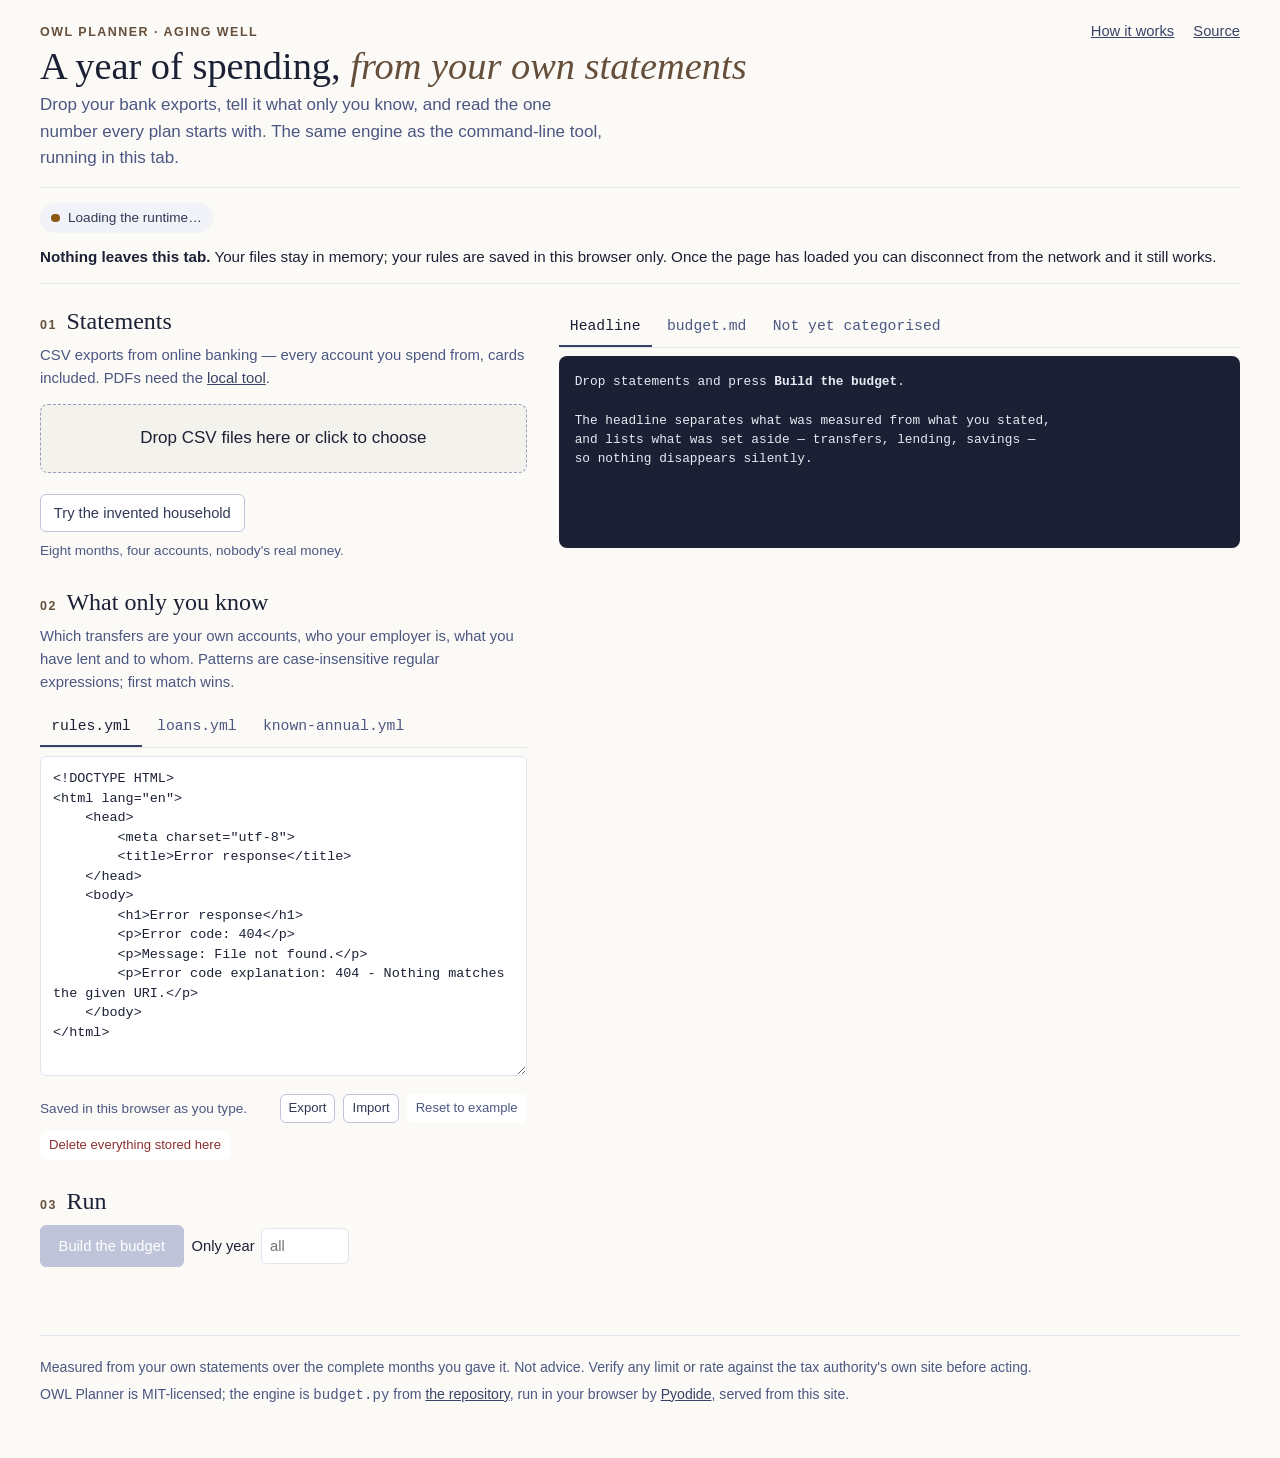
==== web/index.html @ 181e7e48 "The browser build: the same engine, run by a vendored Pyodide, nothing uploaded web/ is a static pag" ====
<!doctype html>
<html lang="en">
<head>
<meta charset="utf-8">
<meta name="viewport" content="width=device-width, initial-scale=1">
<title>OWL Planner — a year of spending, from your own statements</title>
<meta name="description" content="Drop your bank exports; get the annual spending figure a plan starts with. Runs entirely in your browser — nothing is uploaded.">
<link rel="stylesheet" href="style.css">
</head>
<body>
<div class="wrap">

<header class="mast">
  <div>
    <div class="index">OWL Planner · Aging well</div>
    <h1>A year of spending, <em>from your own statements</em></h1>
    <p class="lede">Drop your bank exports, tell it what only you know, and read the one number every plan starts with. The same engine as the command-line tool, running in this tab.</p>
  </div>
  <nav class="links">
    <a href="/aging-well/budget-from-statements/">How it works</a>
    <a href="https://github.com/Collegica/owl-planner">Source</a>
  </nav>
</header>

<div class="promise">
  <span id="runtime" class="pill loading">Loading the runtime…</span>
  <span><strong>Nothing leaves this tab.</strong> Your files stay in memory; your rules are saved in this browser only. Once the page has loaded you can disconnect from the network and it still works.</span>
</div>

<div class="grid">
<div>

  <section class="step">
    <h2><span class="n">01</span> Statements</h2>
    <p class="hint">CSV exports from online banking — every account you spend from, cards included. PDFs need the <a href="https://github.com/Collegica/owl-planner#1-export-the-statements">local tool</a>.</p>
    <label class="drop" id="drop">
      <strong>Drop CSV files here</strong> or click to choose
      <input type="file" id="picker" multiple accept=".csv,text/csv">
    </label>
    <ul class="files" id="files"></ul>
    <div id="dropNotice" class="notice" hidden></div>
    <div class="row">
      <button class="btn" id="loadSample" type="button">Try the invented household</button>
      <span class="stored">Eight months, four accounts, nobody's real money.</span>
    </div>
  </section>

  <section class="step">
    <h2><span class="n">02</span> What only you know</h2>
    <p class="hint">Which transfers are your own accounts, who your employer is, what you have lent and to whom. Patterns are case-insensitive regular expressions; first match wins.</p>
    <div class="tabs" role="tablist" id="cfgTabs">
      <button role="tab" aria-selected="true" data-name="rules.yml">rules.yml</button>
      <button role="tab" aria-selected="false" data-name="loans.yml">loans.yml</button>
      <button role="tab" aria-selected="false" data-name="known-annual.yml">known-annual.yml</button>
    </div>
    <textarea class="yml" id="editor" spellcheck="false"></textarea>
    <div class="row">
      <span class="stored" id="storedNote">Saved in this browser as you type.</span>
      <span class="spacer"></span>
      <button class="btn small" id="exportCfg" type="button">Export</button>
      <button class="btn small" id="importCfg" type="button">Import</button>
      <input type="file" id="importPicker" accept=".yml,.yaml" hidden>
      <button class="btn small quiet" id="resetCfg" type="button">Reset to example</button>
      <button class="btn small quiet danger" id="wipe" type="button">Delete everything stored here</button>
    </div>
  </section>

  <section class="step">
    <h2><span class="n">03</span> Run</h2>
    <div class="row">
      <button class="btn primary" id="run" type="button" disabled>Build the budget</button>
      <label class="inline">Only year <input type="number" id="year" min="2000" max="2100" placeholder="all"></label>
    </div>
  </section>

</div>
<div class="out">
  <div class="tabs" role="tablist" id="outTabs">
    <button role="tab" aria-selected="true" data-pane="console">Headline</button>
    <button role="tab" aria-selected="false" data-pane="budget">budget.md</button>
    <button role="tab" aria-selected="false" data-pane="unc">Not yet categorised</button>
  </div>
  <div id="pane-console"><pre class="console" id="console">Drop statements and press <b>Build the budget</b>.

The headline separates what was measured from what you stated,
and lists what was set aside — transfers, lending, savings —
so nothing disappears silently.</pre></div>
  <div id="pane-budget" hidden>
    <div class="row" style="margin:0 0 .5rem"><span class="spacer"></span><button class="btn small" id="dlBudget" type="button" disabled>Download budget.md</button></div>
    <div class="md" id="budget"><p class="empty">No budget yet.</p></div>
  </div>
  <div id="pane-unc" hidden>
    <p class="hint">Largest first — the order worth working in. Add a pattern under <code>categories</code> in rules.yml and run again.</p>
    <div id="unc"><p class="empty">Nothing yet.</p></div>
  </div>
</div>
</div>

<footer>
  <p>Measured from your own statements over the complete months you gave it. Not advice. Verify any limit or rate against the tax authority's own site before acting.</p>
  <p>OWL Planner is MIT-licensed; the engine is <code>budget.py</code> from <a href="https://github.com/Collegica/owl-planner">the repository</a>, run in your browser by <a href="https://pyodide.org">Pyodide</a>, served from this site. <span id="version"></span></p>
</footer>

</div>
<script type="module" src="app.js"></script>
</body>
</html>
---- web/style.css ----
/* OWL Planner — the page. Tokens follow the Collegica site's theme.scss so the
   tool reads as part of the site when served from it; the fonts resolve there
   and fall back gracefully anywhere else. */

@font-face { font-family: "IBM Plex Sans"; src: url("/static/fonts/IBMPlexSans-Regular.woff2") format("woff2"); font-weight: 400; font-display: swap; }
@font-face { font-family: "IBM Plex Sans"; src: url("/static/fonts/IBMPlexSans-Medium.woff2") format("woff2"); font-weight: 500; font-display: swap; }
@font-face { font-family: "IBM Plex Sans"; src: url("/static/fonts/IBMPlexSans-SemiBold.woff2") format("woff2"); font-weight: 600; font-display: swap; }
@font-face { font-family: "Instrument Serif"; src: url("/static/fonts/InstrumentSerif-Regular.woff2") format("woff2"); font-weight: 400; font-display: swap; }
@font-face { font-family: "Instrument Serif"; src: url("/static/fonts/InstrumentSerif-Italic.woff2") format("woff2"); font-weight: 400; font-style: italic; font-display: swap; }

:root {
  --navy-900: #1B2035; --navy-700: #2F3856; --navy-600: #3A4366; --navy-500: #4C5782;
  --navy-400: #6B76A0; --navy-300: #949CBE; --navy-200: #BFC4D9; --navy-100: #E2E5EE; --navy-050: #F2F3F8;
  --aging: #664F3A;
  --paper: #FBFAF7; --paper-2: #F4F2ED; --ink: #1B2035;
  --line: var(--navy-100); --muted: var(--navy-500);
  --ok: #2F6B4F; --warn: #8A5A12; --bad: #8C2F2F;
  --sans: "IBM Plex Sans", -apple-system, BlinkMacSystemFont, "Segoe UI", Roboto, sans-serif;
  --serif: "Instrument Serif", Georgia, "Times New Roman", serif;
  --mono: ui-monospace, SFMono-Regular, "SF Mono", Menlo, Consolas, monospace;
}

* { box-sizing: border-box; }
html { color-scheme: light; }
body { margin: 0; background: var(--paper); color: var(--ink); font: 400 1.0625rem/1.55 var(--sans); }
a { color: var(--navy-600); }
button { font: inherit; }

.wrap { max-width: 1240px; margin: 0 auto; padding: 0 1.25rem 3rem; }

/* masthead */
.mast { border-block-end: 1px solid var(--line); padding: 1.25rem 0 1rem; display: flex; flex-wrap: wrap; gap: 1rem 2rem; align-items: baseline; }
.mast .index { font-size: .78rem; letter-spacing: .12em; text-transform: uppercase; color: var(--aging); font-weight: 600; }
.mast h1 { font: 400 2.4rem/1.05 var(--serif); margin: .2rem 0 0; color: var(--navy-900); }
.mast h1 em { font-style: italic; color: var(--aging); }
.mast .lede { margin: .4rem 0 0; color: var(--muted); max-width: 60ch; }
.mast .links { margin-inline-start: auto; font-size: .92rem; display: flex; gap: 1.2rem; }

/* the promise + runtime state */
.promise { display: flex; flex-wrap: wrap; gap: .75rem 1.5rem; align-items: center; padding: .9rem 0; border-block-end: 1px solid var(--line); font-size: .95rem; }
.promise .pill { display: inline-flex; align-items: center; gap: .5rem; padding: .3rem .7rem; border-radius: 999px; background: var(--navy-050); color: var(--navy-700); font-weight: 500; font-size: .85rem; }
.promise .pill::before { content: ""; width: .55rem; height: .55rem; border-radius: 50%; background: var(--navy-300); }
.promise .pill.loading::before { background: var(--warn); animation: pulse 1.2s ease-in-out infinite; }
.promise .pill.ready::before { background: var(--ok); }
.promise .pill.error::before { background: var(--bad); }
@keyframes pulse { 50% { opacity: .35; } }

/* layout */
.grid { display: grid; grid-template-columns: minmax(0, 5fr) minmax(0, 7fr); gap: 2rem; margin-block-start: 1.5rem; }
@media (max-width: 900px) { .grid { grid-template-columns: 1fr; } }

section.step { margin-block-end: 1.75rem; }
section.step > h2 { font: 400 1.5rem/1.15 var(--serif); margin: 0 0 .5rem; display: flex; align-items: baseline; gap: .6rem; }
section.step > h2 .n { font: 600 .78rem var(--sans); letter-spacing: .12em; color: var(--aging); }
section.step > p.hint { margin: 0 0 .9rem; color: var(--muted); font-size: .93rem; }

/* drop zone */
.drop { display: block; border: 1.5px dashed var(--navy-300); border-radius: 8px; padding: 1.25rem; text-align: center; background: var(--paper-2); cursor: pointer; transition: border-color .15s, background .15s; }
.drop.over { border-color: var(--navy-600); background: var(--navy-050); }
.drop strong { font-weight: 500; }
.drop input { display: none; }
ul.files { list-style: none; margin: .75rem 0 0; padding: 0; display: flex; flex-direction: column; gap: .3rem; }
ul.files li { display: flex; align-items: center; gap: .6rem; font-size: .93rem; padding: .35rem .6rem; background: var(--paper-2); border-radius: 6px; }
ul.files li .name { font-family: var(--mono); font-size: .86rem; }
ul.files li .size { color: var(--muted); font-size: .85rem; }
ul.files li button { margin-inline-start: auto; }
.notice { margin: .6rem 0 0; padding: .6rem .8rem; border-radius: 6px; background: #FBF1E6; color: var(--warn); font-size: .92rem; }
.notice.bad { background: #F9E9E9; color: var(--bad); }

/* editors */
.tabs { display: flex; gap: .25rem; border-block-end: 1px solid var(--line); }
.tabs button { background: none; border: 0; border-block-end: 2px solid transparent; padding: .45rem .7rem; color: var(--muted); cursor: pointer; font-size: .92rem; font-family: var(--mono); }
.tabs button[aria-selected="true"] { color: var(--navy-900); border-color: var(--navy-600); }
textarea.yml { width: 100%; min-height: 20rem; margin-block-start: .5rem; padding: .75rem; border: 1px solid var(--line); border-radius: 6px; background: #fff; font: .84rem/1.45 var(--mono); color: var(--ink); resize: vertical; tab-size: 2; }
textarea.yml:focus { outline: 2px solid var(--navy-200); outline-offset: 1px; }
.row { display: flex; flex-wrap: wrap; gap: .5rem; align-items: center; margin-block-start: .6rem; }
.row .spacer { flex: 1; }
.stored { font-size: .85rem; color: var(--muted); }

/* buttons */
.btn { border: 1px solid var(--navy-200); background: #fff; color: var(--navy-700); padding: .4rem .8rem; border-radius: 6px; cursor: pointer; font-size: .92rem; }
.btn:hover { border-color: var(--navy-400); }
.btn.primary { background: var(--navy-600); border-color: var(--navy-600); color: #fff; font-weight: 500; padding: .55rem 1.1rem; }
.btn.primary:hover { background: var(--navy-700); }
.btn.primary:disabled { background: var(--navy-200); border-color: var(--navy-200); cursor: not-allowed; }
.btn.quiet { border-color: transparent; color: var(--muted); }
.btn.danger { color: var(--bad); }
.btn.small { padding: .2rem .5rem; font-size: .82rem; }
label.inline { display: inline-flex; align-items: center; gap: .4rem; font-size: .92rem; }
label.inline input { width: 5.5rem; padding: .35rem .5rem; border: 1px solid var(--line); border-radius: 6px; font: inherit; }

/* output */
.out { position: sticky; top: 1rem; }
.out .tabs { margin-block-end: .5rem; }
pre.console { margin: 0; padding: 1rem; background: var(--navy-900); color: #E8EAF2; border-radius: 8px; font: .8rem/1.5 var(--mono); overflow-x: auto; white-space: pre; min-height: 12rem; }
pre.console .k { color: #C9D1F0; font-weight: 600; }
pre.console .amt { color: #FFD79A; }
pre.console .ok { color: #9FD8B4; }
pre.console .warn { color: #F2B35C; }
.md { padding: .25rem .1rem; }
.md h1 { font: 400 1.7rem/1.15 var(--serif); margin: .8rem 0 .4rem; }
.md h2 { font: 400 1.3rem/1.15 var(--serif); margin: 1.1rem 0 .3rem; color: var(--navy-700); }
.md h3 { font: 600 .95rem/1.3 var(--sans); margin: .9rem 0 .3rem; letter-spacing: .02em; }
.md p { margin: .4rem 0; }
.md table { border-collapse: collapse; width: 100%; font-size: .9rem; margin: .4rem 0 .8rem; }
.md th, .md td { text-align: start; padding: .3rem .5rem; border-block-end: 1px solid var(--line); vertical-align: top; }
.md th { font-weight: 600; color: var(--navy-700); background: var(--navy-050); }
.md td.num, .md th.num { text-align: end; font-variant-numeric: tabular-nums; font-family: var(--mono); font-size: .85rem; }
.md em { color: var(--muted); }
.empty { color: var(--muted); padding: 2rem 0; text-align: center; }
table.unc { border-collapse: collapse; width: 100%; font-size: .9rem; }
table.unc th, table.unc td { text-align: start; padding: .3rem .5rem; border-block-end: 1px solid var(--line); }
table.unc td.num { text-align: end; font-family: var(--mono); font-size: .85rem; }

footer { margin-block-start: 2.5rem; padding-block-start: 1rem; border-block-start: 1px solid var(--line); color: var(--muted); font-size: .88rem; }
footer p { margin: .3rem 0; }
[hidden] { display: none !important; }
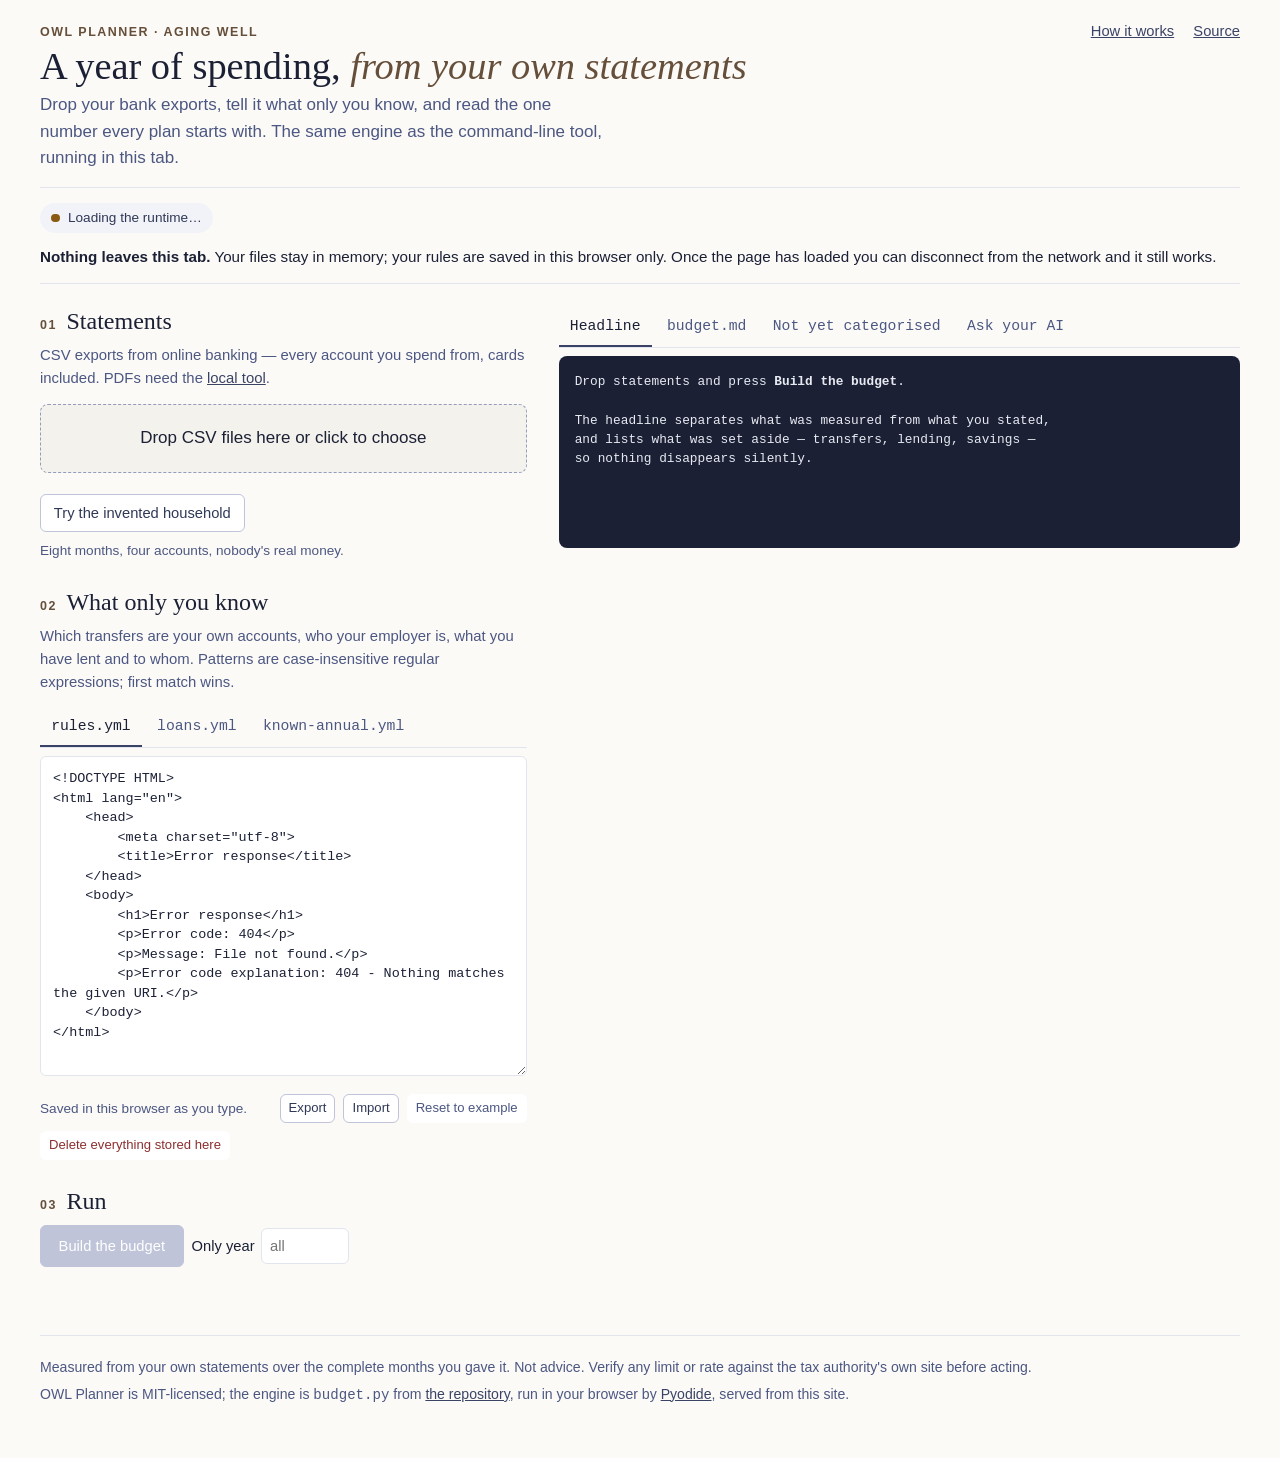
==== commit 351397ab: "The page's fourth tab: the pack, and a paste box for the answer "Ask your AI" shows ask-your-ai.md w" ====
--- a/web/index.html
+++ b/web/index.html
@@ -79,6 +79,7 @@
     <button role="tab" aria-selected="true" data-pane="console">Headline</button>
     <button role="tab" aria-selected="false" data-pane="budget">budget.md</button>
     <button role="tab" aria-selected="false" data-pane="unc">Not yet categorised</button>
+    <button role="tab" aria-selected="false" data-pane="ask">Ask your AI</button>
   </div>
   <div id="pane-console"><pre class="console" id="console">Drop statements and press <b>Build the budget</b>.
 
@@ -86,12 +87,26 @@
 and lists what was set aside — transfers, lending, savings —
 so nothing disappears silently.</pre></div>
   <div id="pane-budget" hidden>
-    <div class="row" style="margin:0 0 .5rem"><span class="spacer"></span><button class="btn small" id="dlBudget" type="button" disabled>Download budget.md</button></div>
+    <div class="row" style="margin:0 0 .5rem"><span class="spacer"></span><button class="btn small" id="dlLedger" type="button" disabled>Download ledger.csv</button> <button class="btn small" id="dlBudget" type="button" disabled>Download budget.md</button></div>
     <div class="md" id="budget"><p class="empty">No budget yet.</p></div>
   </div>
   <div id="pane-unc" hidden>
     <p class="hint">Largest first — the order worth working in. Add a pattern under <code>categories</code> in rules.yml and run again.</p>
     <div id="unc"><p class="empty">Nothing yet.</p></div>
+  </div>
+  <div id="pane-ask" hidden>
+    <p class="hint">The questions the tool cannot answer, written for an AI of your choosing: merchant names, how often each appeared and a rough size band — no amount, no date, no account fragment. Copy it into the AI, then paste its answer below.</p>
+    <div class="row" style="margin:0 0 .5rem"><span class="spacer"></span><button class="btn small" id="copyPack" type="button" disabled>Copy</button> <button class="btn small" id="dlPack" type="button" disabled>Download ask-your-ai.md</button></div>
+    <pre class="pack" id="pack">Nothing yet.</pre>
+    <h3 class="sub">Paste rules from your AI</h3>
+    <p class="hint">Checked before anything changes: valid YAML, budget lines that exist, patterns that compile. What it would add is listed first; nothing already in rules.yml is removed.</p>
+    <textarea class="yml short" id="fragment" spellcheck="false" placeholder="categories:&#10;  Dentist: ['newtown dental']"></textarea>
+    <div class="row">
+      <button class="btn small" id="previewFrag" type="button">Preview</button>
+      <button class="btn small primary" id="mergeFrag" type="button" disabled>Add to rules.yml and re-run</button>
+    </div>
+    <div id="fragNotice" class="notice" hidden></div>
+    <ul class="adds" id="fragPreview"></ul>
   </div>
 </div>
 </div>
--- a/web/style.css
+++ b/web/style.css
@@ -97,6 +97,7 @@
 pre.console .amt { color: #FFD79A; }
 pre.console .ok { color: #9FD8B4; }
 pre.console .warn { color: #F2B35C; }
+pre.console .bad { color: #F49A9A; font-weight: 600; }
 .md { padding: .25rem .1rem; }
 .md h1 { font: 400 1.7rem/1.15 var(--serif); margin: .8rem 0 .4rem; }
 .md h2 { font: 400 1.3rem/1.15 var(--serif); margin: 1.1rem 0 .3rem; color: var(--navy-700); }
@@ -112,6 +113,16 @@
 table.unc th, table.unc td { text-align: start; padding: .3rem .5rem; border-block-end: 1px solid var(--line); }
 table.unc td.num { text-align: end; font-family: var(--mono); font-size: .85rem; }
 
+/* ask your AI: the pack shown as it will be pasted, and the answer box */
+pre.pack { margin: 0; padding: .9rem 1rem; background: var(--paper-2); border: 1px solid var(--line); border-radius: 8px; font: .8rem/1.5 var(--mono); white-space: pre-wrap; overflow-wrap: anywhere; max-height: 26rem; overflow: auto; }
+h3.sub { font: 600 .95rem/1.3 var(--sans); margin: 1.2rem 0 .3rem; }
+textarea.yml.short { min-height: 8rem; }
+ul.adds { list-style: none; margin: .5rem 0 0; padding: 0; font-size: .9rem; }
+ul.adds li { padding: .25rem .5rem; border-block-end: 1px solid var(--line); }
+ul.adds li code { font-family: var(--mono); font-size: .85rem; }
+ul.adds li.unsure { color: var(--warn); }
+.notice.ok { background: #E9F3EC; color: var(--ok); }
+
 footer { margin-block-start: 2.5rem; padding-block-start: 1rem; border-block-start: 1px solid var(--line); color: var(--muted); font-size: .88rem; }
 footer p { margin: .3rem 0; }
 [hidden] { display: none !important; }
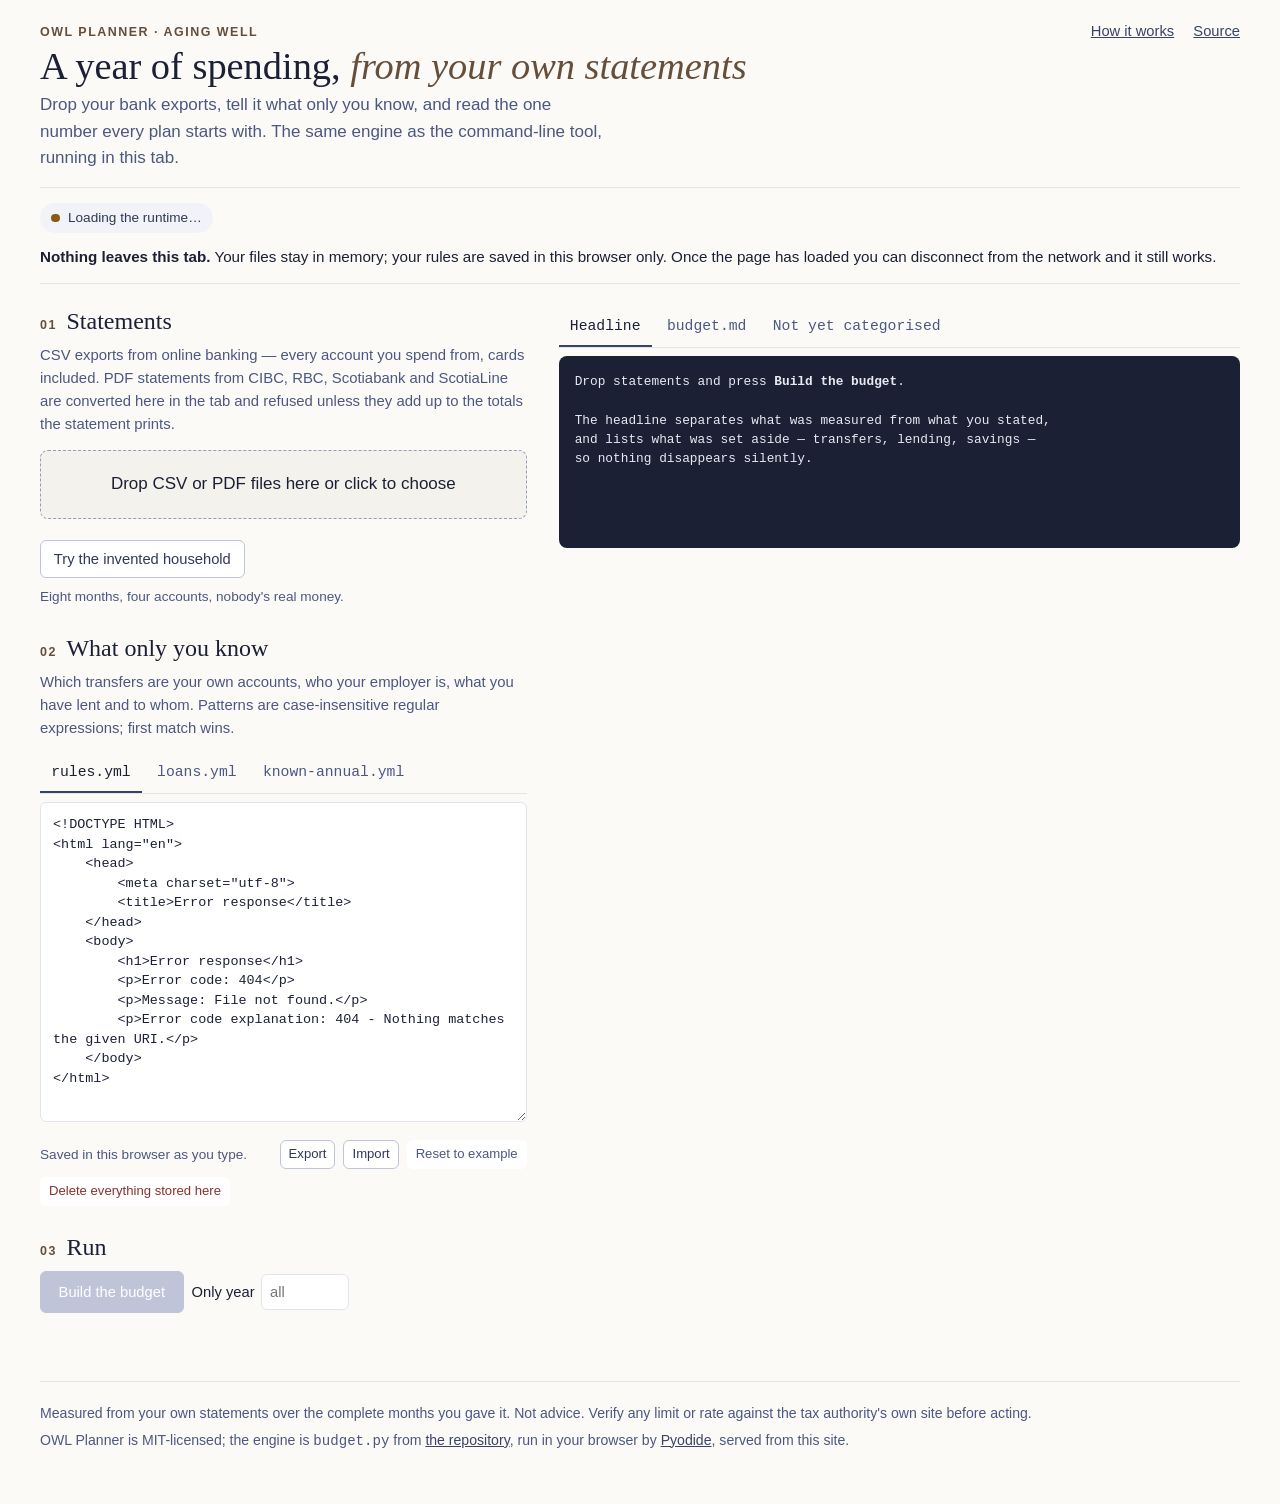
==== commit 531d6aa4: "The page converts PDF statements in the tab scripts/web_build.py vendors pdf.js 6.3.289 from the npm" ====
--- a/web/index.html
+++ b/web/index.html
@@ -32,10 +32,10 @@
 
   <section class="step">
     <h2><span class="n">01</span> Statements</h2>
-    <p class="hint">CSV exports from online banking — every account you spend from, cards included. PDFs need the <a href="https://github.com/Collegica/owl-planner#1-export-the-statements">local tool</a>.</p>
+    <p class="hint">CSV exports from online banking — every account you spend from, cards included. PDF statements from CIBC, RBC, Scotiabank and ScotiaLine are converted here in the tab and refused unless they add up to the totals the statement prints.</p>
     <label class="drop" id="drop">
-      <strong>Drop CSV files here</strong> or click to choose
-      <input type="file" id="picker" multiple accept=".csv,text/csv">
+      <strong>Drop CSV or PDF files here</strong> or click to choose
+      <input type="file" id="picker" multiple accept=".csv,.pdf,text/csv,application/pdf">
     </label>
     <ul class="files" id="files"></ul>
     <div id="dropNotice" class="notice" hidden></div>
@@ -79,7 +79,6 @@
     <button role="tab" aria-selected="true" data-pane="console">Headline</button>
     <button role="tab" aria-selected="false" data-pane="budget">budget.md</button>
     <button role="tab" aria-selected="false" data-pane="unc">Not yet categorised</button>
-    <button role="tab" aria-selected="false" data-pane="ask">Ask your AI</button>
   </div>
   <div id="pane-console"><pre class="console" id="console">Drop statements and press <b>Build the budget</b>.
 
@@ -94,20 +93,6 @@
     <p class="hint">Largest first — the order worth working in. Add a pattern under <code>categories</code> in rules.yml and run again.</p>
     <div id="unc"><p class="empty">Nothing yet.</p></div>
   </div>
-  <div id="pane-ask" hidden>
-    <p class="hint">The questions the tool cannot answer, written for an AI of your choosing: merchant names, how often each appeared and a rough size band — no amount, no date, no account fragment. Copy it into the AI, then paste its answer below.</p>
-    <div class="row" style="margin:0 0 .5rem"><span class="spacer"></span><button class="btn small" id="copyPack" type="button" disabled>Copy</button> <button class="btn small" id="dlPack" type="button" disabled>Download ask-your-ai.md</button></div>
-    <pre class="pack" id="pack">Nothing yet.</pre>
-    <h3 class="sub">Paste rules from your AI</h3>
-    <p class="hint">Checked before anything changes: valid YAML, budget lines that exist, patterns that compile. What it would add is listed first; nothing already in rules.yml is removed.</p>
-    <textarea class="yml short" id="fragment" spellcheck="false" placeholder="categories:&#10;  Dentist: ['newtown dental']"></textarea>
-    <div class="row">
-      <button class="btn small" id="previewFrag" type="button">Preview</button>
-      <button class="btn small primary" id="mergeFrag" type="button" disabled>Add to rules.yml and re-run</button>
-    </div>
-    <div id="fragNotice" class="notice" hidden></div>
-    <ul class="adds" id="fragPreview"></ul>
-  </div>
 </div>
 </div>
 
--- a/web/style.css
+++ b/web/style.css
@@ -63,6 +63,8 @@
 ul.files li { display: flex; align-items: center; gap: .6rem; font-size: .93rem; padding: .35rem .6rem; background: var(--paper-2); border-radius: 6px; }
 ul.files li .name { font-family: var(--mono); font-size: .86rem; }
 ul.files li .size { color: var(--muted); font-size: .85rem; }
+ul.files li .tag { font-size: .78rem; color: var(--navy-700); background: var(--navy-050); border-radius: 999px; padding: 0 .5rem; white-space: nowrap; }
+.notice pre { margin: .4rem 0 0; white-space: pre-wrap; font-size: .8rem; }
 ul.files li button { margin-inline-start: auto; }
 .notice { margin: .6rem 0 0; padding: .6rem .8rem; border-radius: 6px; background: #FBF1E6; color: var(--warn); font-size: .92rem; }
 .notice.bad { background: #F9E9E9; color: var(--bad); }
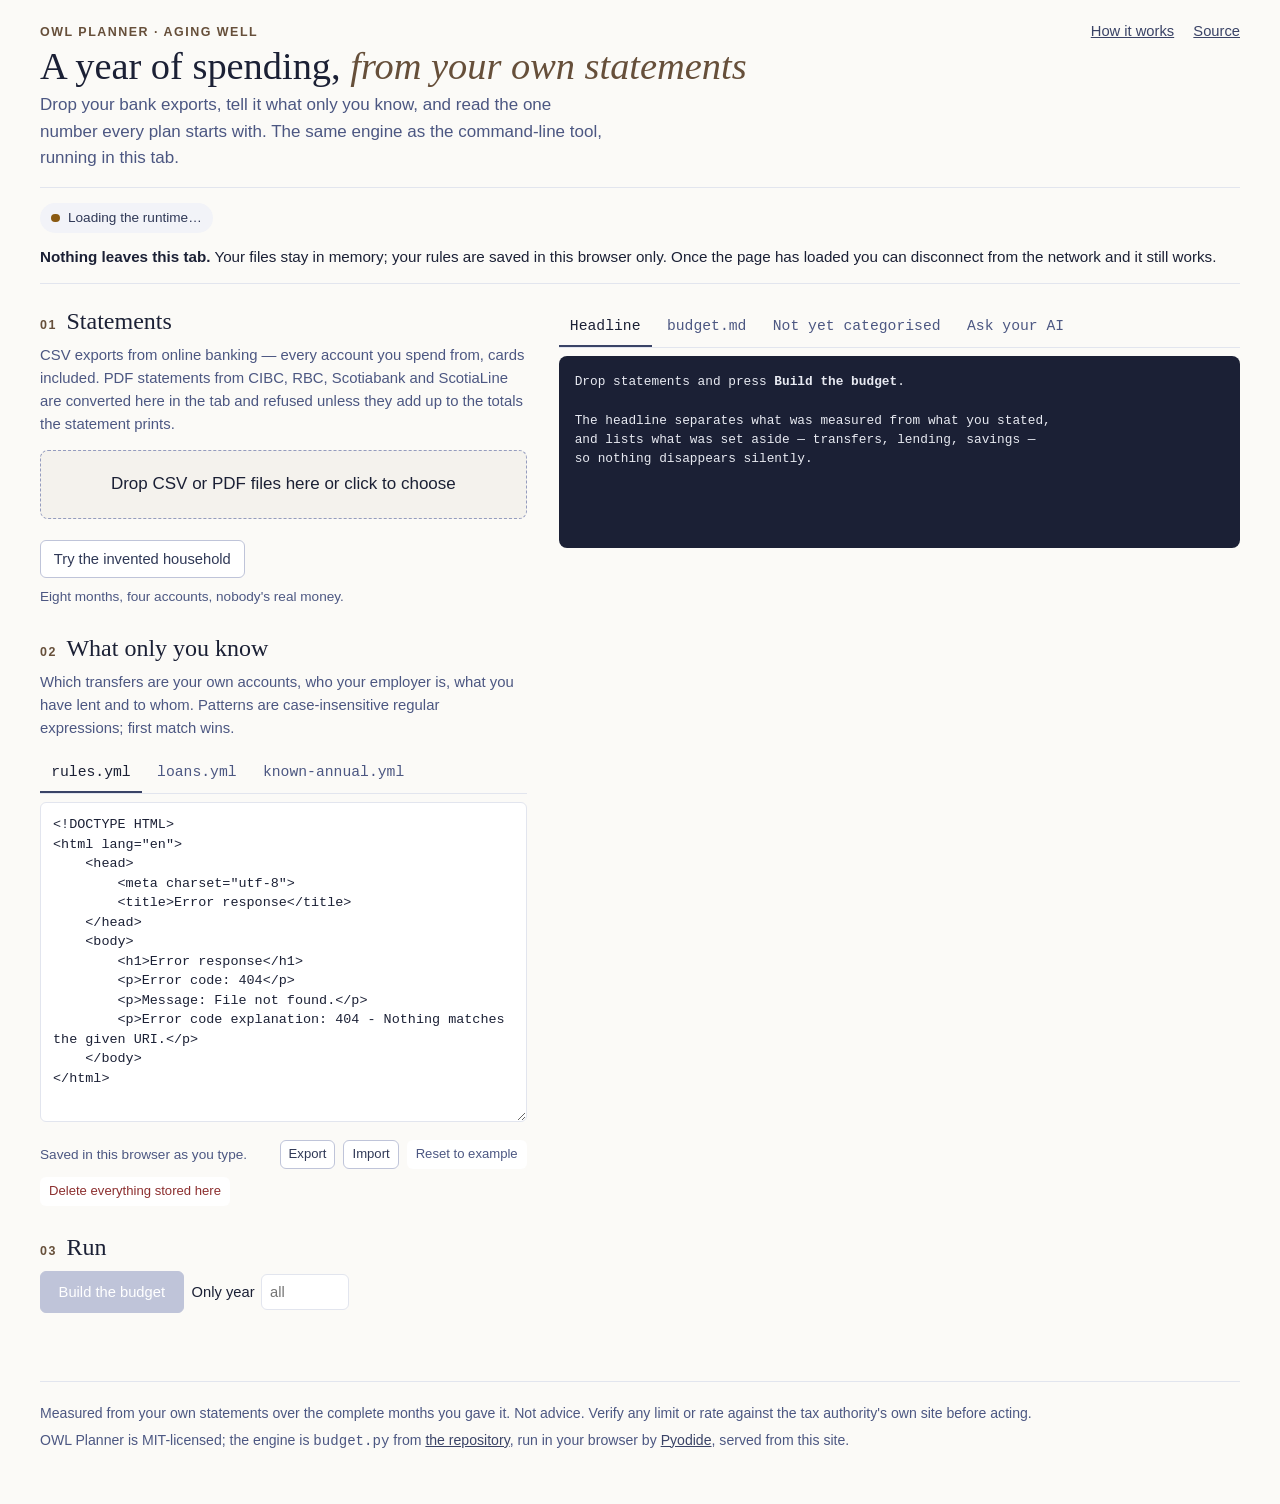
==== commit 7500e143: "Merge pdf-in-browser: PDF statements converted in the tab, reconciled or refused Co-Authored-By: Cla" ====
--- a/web/index.html
+++ b/web/index.html
@@ -79,6 +79,7 @@
     <button role="tab" aria-selected="true" data-pane="console">Headline</button>
     <button role="tab" aria-selected="false" data-pane="budget">budget.md</button>
     <button role="tab" aria-selected="false" data-pane="unc">Not yet categorised</button>
+    <button role="tab" aria-selected="false" data-pane="ask">Ask your AI</button>
   </div>
   <div id="pane-console"><pre class="console" id="console">Drop statements and press <b>Build the budget</b>.
 
@@ -93,6 +94,20 @@
     <p class="hint">Largest first — the order worth working in. Add a pattern under <code>categories</code> in rules.yml and run again.</p>
     <div id="unc"><p class="empty">Nothing yet.</p></div>
   </div>
+  <div id="pane-ask" hidden>
+    <p class="hint">The questions the tool cannot answer, written for an AI of your choosing: merchant names, how often each appeared and a rough size band — no amount, no date, no account fragment. Copy it into the AI, then paste its answer below.</p>
+    <div class="row" style="margin:0 0 .5rem"><span class="spacer"></span><button class="btn small" id="copyPack" type="button" disabled>Copy</button> <button class="btn small" id="dlPack" type="button" disabled>Download ask-your-ai.md</button></div>
+    <pre class="pack" id="pack">Nothing yet.</pre>
+    <h3 class="sub">Paste rules from your AI</h3>
+    <p class="hint">Checked before anything changes: valid YAML, budget lines that exist, patterns that compile. What it would add is listed first; nothing already in rules.yml is removed.</p>
+    <textarea class="yml short" id="fragment" spellcheck="false" placeholder="categories:&#10;  Dentist: ['newtown dental']"></textarea>
+    <div class="row">
+      <button class="btn small" id="previewFrag" type="button">Preview</button>
+      <button class="btn small primary" id="mergeFrag" type="button" disabled>Add to rules.yml and re-run</button>
+    </div>
+    <div id="fragNotice" class="notice" hidden></div>
+    <ul class="adds" id="fragPreview"></ul>
+  </div>
 </div>
 </div>
 
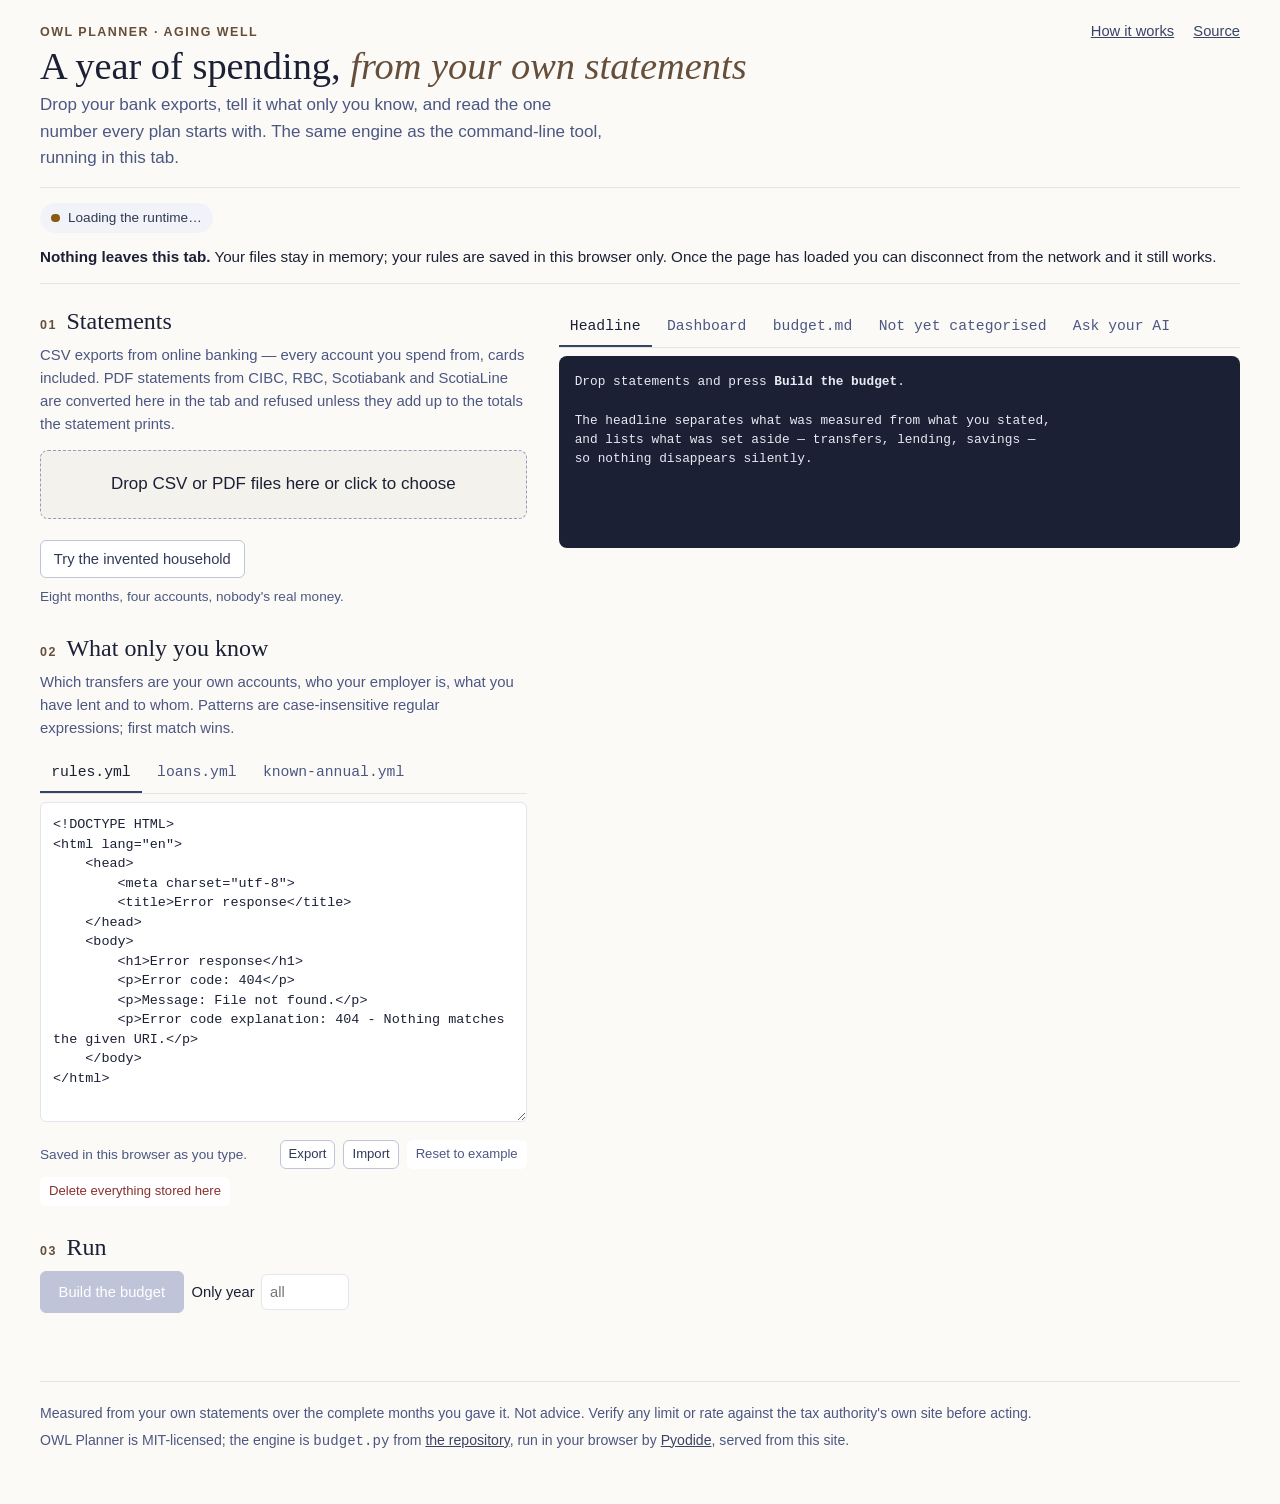
==== commit 3d9cf7f7: "The first screen as a page: dashboard.html beside budget.md One self-contained file, written on ever" ====
--- a/web/index.html
+++ b/web/index.html
@@ -77,6 +77,7 @@
 <div class="out">
   <div class="tabs" role="tablist" id="outTabs">
     <button role="tab" aria-selected="true" data-pane="console">Headline</button>
+    <button role="tab" aria-selected="false" data-pane="dash">Dashboard</button>
     <button role="tab" aria-selected="false" data-pane="budget">budget.md</button>
     <button role="tab" aria-selected="false" data-pane="unc">Not yet categorised</button>
     <button role="tab" aria-selected="false" data-pane="ask">Ask your AI</button>
@@ -86,6 +87,11 @@
 The headline separates what was measured from what you stated,
 and lists what was set aside — transfers, lending, savings —
 so nothing disappears silently.</pre></div>
+  <div id="pane-dash" hidden>
+    <p class="hint">The first screen the engine wrote: coverage as a number of answers, the recurring figure with its state, the months it was made from, and what was set aside. The same file the command line writes as <code>dashboard.html</code>.</p>
+    <div class="row" style="margin:0 0 .5rem"><span class="spacer"></span><button class="btn small" id="dlDash" type="button" disabled>Download dashboard.html</button></div>
+    <iframe id="dash" title="Dashboard" sandbox="" style="width:100%;height:60rem;border:1px solid #d9dde3;border-radius:6px;background:#fbfaf7"></iframe>
+  </div>
   <div id="pane-budget" hidden>
     <div class="row" style="margin:0 0 .5rem"><span class="spacer"></span><button class="btn small" id="dlLedger" type="button" disabled>Download ledger.csv</button> <button class="btn small" id="dlBudget" type="button" disabled>Download budget.md</button></div>
     <div class="md" id="budget"><p class="empty">No budget yet.</p></div>
